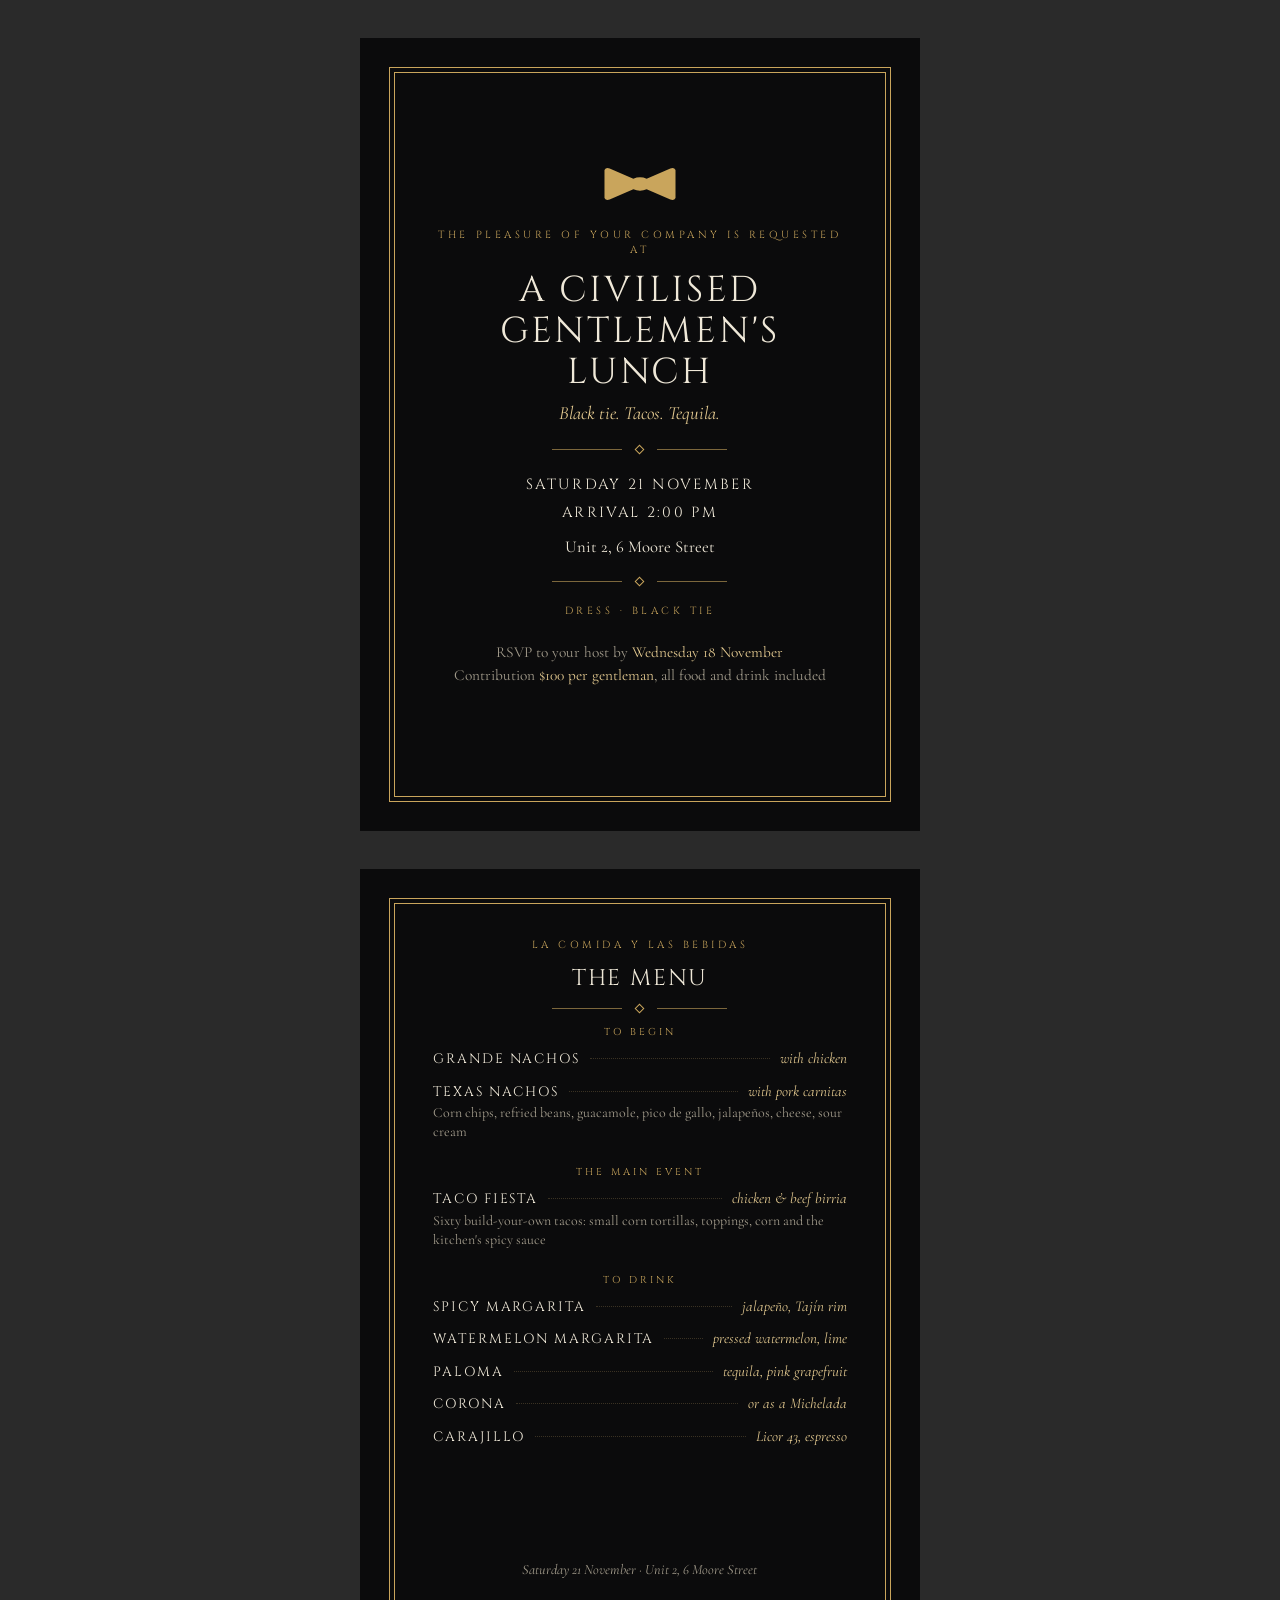
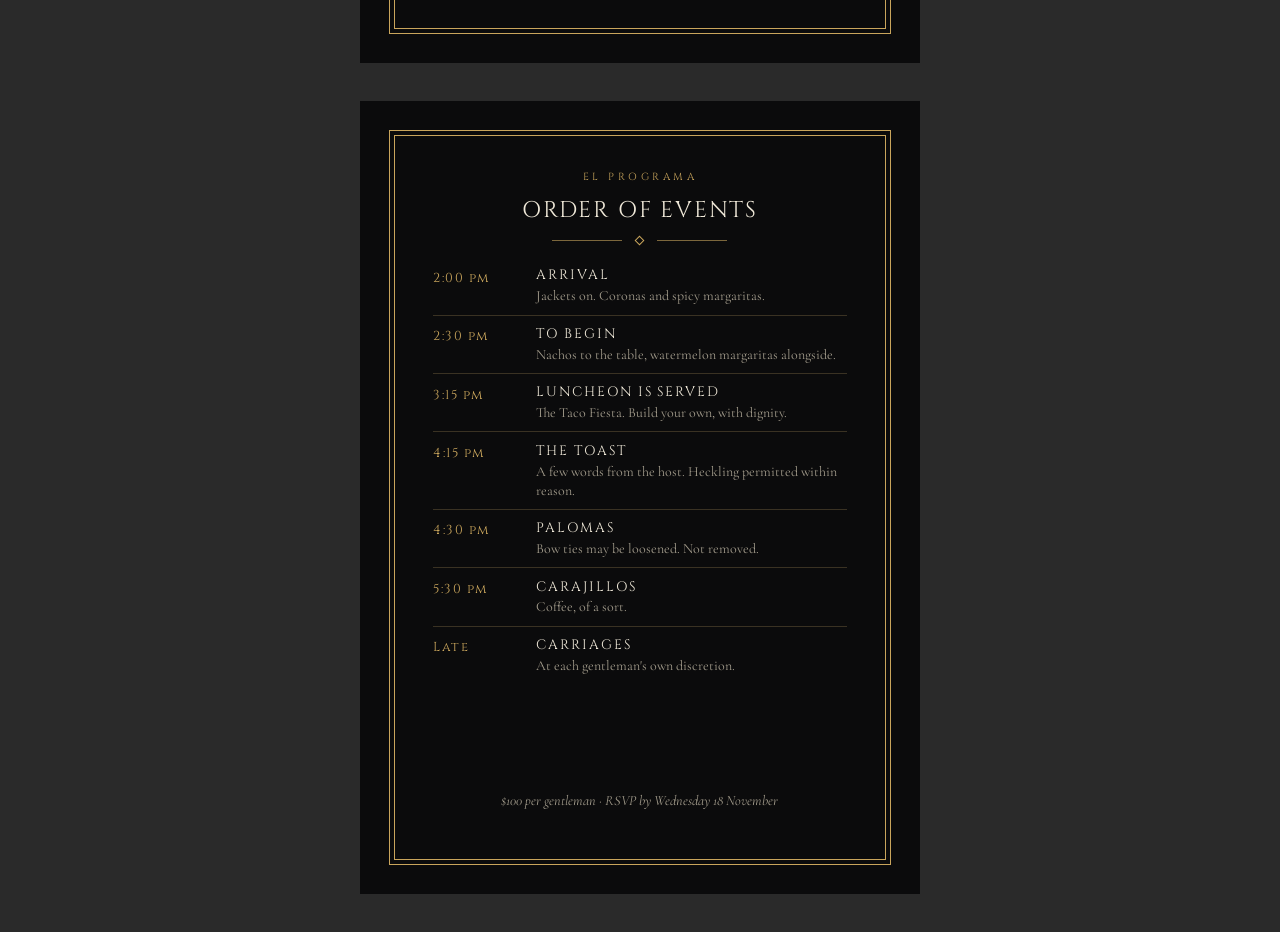
==== cards.html @ 7ac67580 "Add black tie gentlemen's lunch site and invitation PDFs Single-page site with menu, drinks, order o" ====
<!doctype html>
<html lang="en-AU">
<head>
<meta charset="utf-8">
<meta name="viewport" content="width=device-width, initial-scale=1">
<title>A Civilised Gentlemen's Lunch · Invitation Pack</title>
<link rel="stylesheet" href="styles.css">
</head>
<body class="cards">

<!-- 1. Invitation -->
<div class="card invite">
  <div class="frame">
    <svg class="bowtie" viewBox="0 0 100 46" aria-hidden="true"><path d="M2 4 Q4 0 9 2 L41 16 Q50 12 59 16 L91 2 Q96 0 98 4 L98 42 Q96 46 91 44 L59 30 Q50 34 41 30 L9 44 Q4 46 2 42 Z"/></svg>
    <p class="eyebrow" style="margin:7mm 0 0">The pleasure of your company is requested at</p>
    <h1>A Civilised<br>Gentlemen's<br>Lunch</h1>
    <p class="sub" style="margin:0">Black tie. Tacos. Tequila.</p>
    <div class="rule"><span></span></div>
    <p class="when" style="margin:0">Saturday 21 November<br>Arrival 2:00 pm</p>
    <p class="where" style="margin-bottom:0">Unit 2, 6 Moore Street</p>
    <div class="rule"><span></span></div>
    <p class="eyebrow" style="margin:0">Dress · Black tie</p>
    <p class="rsvp">RSVP to your host by <b>Wednesday 18 November</b><br>Contribution <b>$100 per gentleman</b>, all food and drink included</p>
  </div>
</div>

<!-- 2. Menu -->
<div class="card">
  <div class="frame">
    <span class="eyebrow">La Comida y Las Bebidas</span>
    <h2 style="margin-top:2mm">The Menu</h2>
    <div class="rule" style="margin:0.6em auto 0"><span></span></div>

    <h3>To Begin</h3>
    <div class="item">
      <div class="item-head"><span class="item-name">Grande Nachos</span><span class="dots"></span><span class="item-tag">with chicken</span></div>
    </div>
    <div class="item">
      <div class="item-head"><span class="item-name">Texas Nachos</span><span class="dots"></span><span class="item-tag">with pork carnitas</span></div>
      <p class="item-desc">Corn chips, refried beans, guacamole, pico de gallo, jalapeños, cheese, sour cream</p>
    </div>

    <h3>The Main Event</h3>
    <div class="item">
      <div class="item-head"><span class="item-name">Taco Fiesta</span><span class="dots"></span><span class="item-tag">chicken &amp; beef birria</span></div>
      <p class="item-desc">Sixty build-your-own tacos: small corn tortillas, toppings, corn and the kitchen's spicy sauce</p>
    </div>

    <h3>To Drink</h3>
    <div class="item">
      <div class="item-head"><span class="item-name">Spicy Margarita</span><span class="dots"></span><span class="item-tag">jalapeño, Tajín rim</span></div>
    </div>
    <div class="item">
      <div class="item-head"><span class="item-name">Watermelon Margarita</span><span class="dots"></span><span class="item-tag">pressed watermelon, lime</span></div>
    </div>
    <div class="item">
      <div class="item-head"><span class="item-name">Paloma</span><span class="dots"></span><span class="item-tag">tequila, pink grapefruit</span></div>
    </div>
    <div class="item">
      <div class="item-head"><span class="item-name">Corona</span><span class="dots"></span><span class="item-tag">or as a Michelada</span></div>
    </div>
    <div class="item">
      <div class="item-head"><span class="item-name">Carajillo</span><span class="dots"></span><span class="item-tag">Licor 43, espresso</span></div>
    </div>

    <p class="foot">Saturday 21 November · Unit 2, 6 Moore Street</p>
  </div>
</div>

<!-- 3. Order of events -->
<div class="card">
  <div class="frame">
    <span class="eyebrow">El Programa</span>
    <h2 style="margin-top:2mm">Order of Events</h2>
    <div class="rule" style="margin:0.6em auto 0.8em"><span></span></div>

    <ol class="timeline">
      <li><time>2:00 pm</time><div><strong>Arrival</strong><p>Jackets on. Coronas and spicy margaritas.</p></div></li>
      <li><time>2:30 pm</time><div><strong>To Begin</strong><p>Nachos to the table, watermelon margaritas alongside.</p></div></li>
      <li><time>3:15 pm</time><div><strong>Luncheon is Served</strong><p>The Taco Fiesta. Build your own, with dignity.</p></div></li>
      <li><time>4:15 pm</time><div><strong>The Toast</strong><p>A few words from the host. Heckling permitted within reason.</p></div></li>
      <li><time>4:30 pm</time><div><strong>Palomas</strong><p>Bow ties may be loosened. Not removed.</p></div></li>
      <li><time>5:30 pm</time><div><strong>Carajillos</strong><p>Coffee, of a sort.</p></div></li>
      <li><time>Late</time><div><strong>Carriages</strong><p>At each gentleman's own discretion.</p></div></li>
    </ol>

    <p class="foot">$100 per gentleman · RSVP by Wednesday 18 November</p>
  </div>
</div>

</body>
</html>
---- styles.css ----
@font-face { font-family: "Cinzel"; font-weight: 400; src: url("fonts/cinzel-latin-400-normal.woff2") format("woff2"); font-display: swap; }
@font-face { font-family: "Cinzel"; font-weight: 600; src: url("fonts/cinzel-latin-600-normal.woff2") format("woff2"); font-display: swap; }
@font-face { font-family: "Cormorant Garamond"; font-weight: 400; src: url("fonts/cormorant-garamond-latin-400-normal.woff2") format("woff2"); font-display: swap; }
@font-face { font-family: "Cormorant Garamond"; font-weight: 600; src: url("fonts/cormorant-garamond-latin-600-normal.woff2") format("woff2"); font-display: swap; }
@font-face { font-family: "Cormorant Garamond"; font-weight: 400; font-style: italic; src: url("fonts/cormorant-garamond-latin-400-italic.woff2") format("woff2"); font-display: swap; }
@font-face { font-family: "Cormorant Garamond"; font-weight: 500; font-style: italic; src: url("fonts/cormorant-garamond-latin-500-italic.woff2") format("woff2"); font-display: swap; }

:root {
  --ink: #0b0b0c;
  --panel: #131314;
  --line: #3a3223;
  --gold: #c9a55c;
  --gold-soft: #e2c88f;
  --cream: #efe8d8;
  --muted: #a39c8c;
  --display: "Cinzel", "Times New Roman", serif;
  --body: "Cormorant Garamond", Georgia, serif;
}

* { box-sizing: border-box; }
html { scroll-behavior: smooth; }
body {
  margin: 0;
  background: var(--ink);
  color: var(--cream);
  font-family: var(--body);
  font-size: 20px;
  line-height: 1.5;
  -webkit-font-smoothing: antialiased;
}
a { color: var(--gold-soft); }

/* ---------- shared pieces ---------- */
.eyebrow {
  font-family: var(--display);
  font-size: 0.62em;
  letter-spacing: 0.34em;
  text-transform: uppercase;
  color: var(--gold);
}
h1, h2, h3 { font-family: var(--display); font-weight: 400; margin: 0; letter-spacing: 0.08em; }
h2 { font-size: 1.7rem; text-transform: uppercase; color: var(--cream); }
h3 { font-size: 0.8rem; letter-spacing: 0.3em; text-transform: uppercase; color: var(--gold); margin: 2em 0 0.9em; }
em { font-style: italic; font-weight: 500; }

.rule { display: flex; align-items: center; justify-content: center; gap: 14px; margin: 1.1em auto; color: var(--gold); }
.rule::before, .rule::after { content: ""; height: 1px; width: 70px; background: var(--gold); opacity: 0.6; }
.rule span { width: 7px; height: 7px; transform: rotate(45deg); border: 1px solid var(--gold); }

.bowtie { width: 74px; height: auto; fill: var(--gold); display: block; margin: 0 auto; }

.item { margin: 0 0 1.05em; }
.item-head { display: flex; align-items: baseline; gap: 10px; }
.item-name { font-family: var(--display); font-size: 0.82em; letter-spacing: 0.14em; text-transform: uppercase; color: var(--cream); }
.item-head .dots { flex: 1; border-bottom: 1px dotted var(--line); transform: translateY(-4px); }
.item-tag { font-style: italic; color: var(--gold-soft); font-size: 0.9em; white-space: nowrap; }
.item-desc { color: var(--muted); font-size: 0.92em; line-height: 1.35; margin: 0.15em 0 0; }

.timeline { list-style: none; padding: 0; margin: 0; }
.timeline li { display: grid; grid-template-columns: 5.2em 1fr; gap: 0 1em; padding: 0.7em 0; border-bottom: 1px solid var(--line); }
.timeline li:last-child { border-bottom: 0; }
.timeline time { font-family: var(--display); font-size: 0.78em; letter-spacing: 0.12em; color: var(--gold); padding-top: 0.25em; }
.timeline strong { font-family: var(--display); font-weight: 400; font-size: 0.82em; letter-spacing: 0.14em; text-transform: uppercase; display: block; }
.timeline p { margin: 0.1em 0 0; color: var(--muted); font-size: 0.92em; line-height: 1.35; }

/* ---------- website ---------- */
.site nav {
  position: sticky; top: 0; z-index: 5;
  display: flex; justify-content: center; gap: 1.6em; flex-wrap: wrap;
  padding: 14px 16px;
  background: rgba(11, 11, 12, 0.92);
  border-bottom: 1px solid var(--line);
  backdrop-filter: blur(6px);
}
.site nav a { font-family: var(--display); font-size: 0.6rem; letter-spacing: 0.28em; text-transform: uppercase; text-decoration: none; color: var(--muted); }
.site nav a:hover { color: var(--gold-soft); }

.hero { text-align: center; padding: 84px 16px 72px; }
.hero h1 { font-size: clamp(2.3rem, 9vw, 4.6rem); line-height: 1.1; margin: 0.35em 0 0.2em; text-transform: uppercase; }
.hero .sub { font-style: italic; font-size: 1.35rem; color: var(--gold-soft); }
.facts { display: grid; grid-template-columns: repeat(auto-fit, minmax(150px, 1fr)); gap: 1px; max-width: 760px; margin: 44px auto 0; background: var(--line); border: 1px solid var(--line); }
.facts div { background: var(--ink); padding: 20px 12px; }
.facts b { display: block; font-weight: 400; font-size: 1.15rem; margin-top: 4px; }

section { max-width: 760px; margin: 0 auto; padding: 64px 16px; border-top: 1px solid var(--line); }
section > header { text-align: center; margin-bottom: 34px; }
section > header p { color: var(--muted); font-style: italic; margin: 0.5em 0 0; }
.cols { display: grid; grid-template-columns: 1fr; gap: 0 48px; }
@media (min-width: 700px) { .cols { grid-template-columns: 1fr 1fr; } }

table.costs { width: 100%; border-collapse: collapse; font-size: 0.95em; }
table.costs td { padding: 0.5em 0; border-bottom: 1px solid var(--line); vertical-align: top; }
table.costs td:last-child { text-align: right; white-space: nowrap; padding-left: 1em; font-variant-numeric: tabular-nums; }
table.costs small { display: block; color: var(--muted); font-size: 0.85em; }
table.costs tr.sub td { font-family: var(--display); font-size: 0.75em; letter-spacing: 0.14em; text-transform: uppercase; color: var(--gold); }
table.costs tr.total td { font-family: var(--display); letter-spacing: 0.12em; text-transform: uppercase; font-size: 0.85em; border-bottom: 0; padding-top: 1em; }

.price { text-align: center; border: 1px solid var(--gold); padding: 30px 16px; margin: 0 0 34px; background: var(--panel); }
.price .amount { font-family: var(--display); font-size: 3.2rem; color: var(--gold-soft); line-height: 1.1; }
.price p { margin: 0.3em 0 0; color: var(--muted); }

.downloads { display: grid; grid-template-columns: repeat(auto-fit, minmax(210px, 1fr)); gap: 14px; }
.downloads a {
  display: block; text-decoration: none; text-align: center;
  border: 1px solid var(--gold); padding: 22px 12px; color: var(--cream); background: var(--panel);
  transition: background 0.2s, color 0.2s;
}
.downloads a:hover { background: var(--gold); color: var(--ink); }
.downloads a:hover small { color: var(--ink); }
.downloads strong { font-family: var(--display); font-weight: 400; font-size: 0.78rem; letter-spacing: 0.2em; text-transform: uppercase; display: block; }
.downloads small { color: var(--muted); font-style: italic; }
.downloads a.primary { grid-column: 1 / -1; background: var(--gold); color: var(--ink); }
.downloads a.primary small { color: var(--ink); }

footer { text-align: center; padding: 48px 16px 64px; border-top: 1px solid var(--line); color: var(--muted); font-style: italic; }

/* ---------- printable cards (A5) ---------- */
@page { size: A5; margin: 0; }
body.cards { background: #2a2a2a; font-size: 12.5pt; }
.card {
  width: 148mm; height: 210mm;
  margin: 10mm auto;
  background: var(--ink);
  padding: 9mm;
  position: relative;
  overflow: hidden;
  page-break-after: always; break-after: page;
}
.card .frame {
  height: 100%;
  border: 0.4mm solid var(--gold);
  outline: 0.15mm solid var(--gold);
  outline-offset: 1.2mm;
  padding: 9mm 10mm;
  display: flex; flex-direction: column;
  text-align: center;
}
.card h2 { font-size: 17pt; }
.card h3 { font-size: 7.5pt; margin: 1.3em 0 0.7em; }
.card .item, .card .timeline { text-align: left; }
.card .item { margin-bottom: 0.6em; }
.card .item-desc, .card .timeline p { font-size: 0.84em; }
.card .timeline li { padding: 0.5em 0; }
.card .foot { margin-top: auto; color: var(--muted); font-style: italic; font-size: 0.85em; }

.invite .frame { justify-content: center; }
.invite h1 { font-size: 27pt; line-height: 1.15; text-transform: uppercase; margin: 0.3em 0 0.15em; }
.invite .sub { font-style: italic; font-size: 14pt; color: var(--gold-soft); }
.invite .lead { font-style: italic; color: var(--muted); margin: 0 0 0.4em; }
.invite .when { font-family: var(--display); letter-spacing: 0.16em; text-transform: uppercase; font-size: 11pt; line-height: 1.9; }
.invite .where { margin-top: 0.5em; }
.invite .rsvp { margin-top: 1.4em; font-size: 0.92em; color: var(--muted); }
.invite .rsvp b { color: var(--gold-soft); font-weight: 400; }

@media print {
  body.cards { background: none; }
  .card { margin: 0; }
  * { -webkit-print-color-adjust: exact; print-color-adjust: exact; }
}
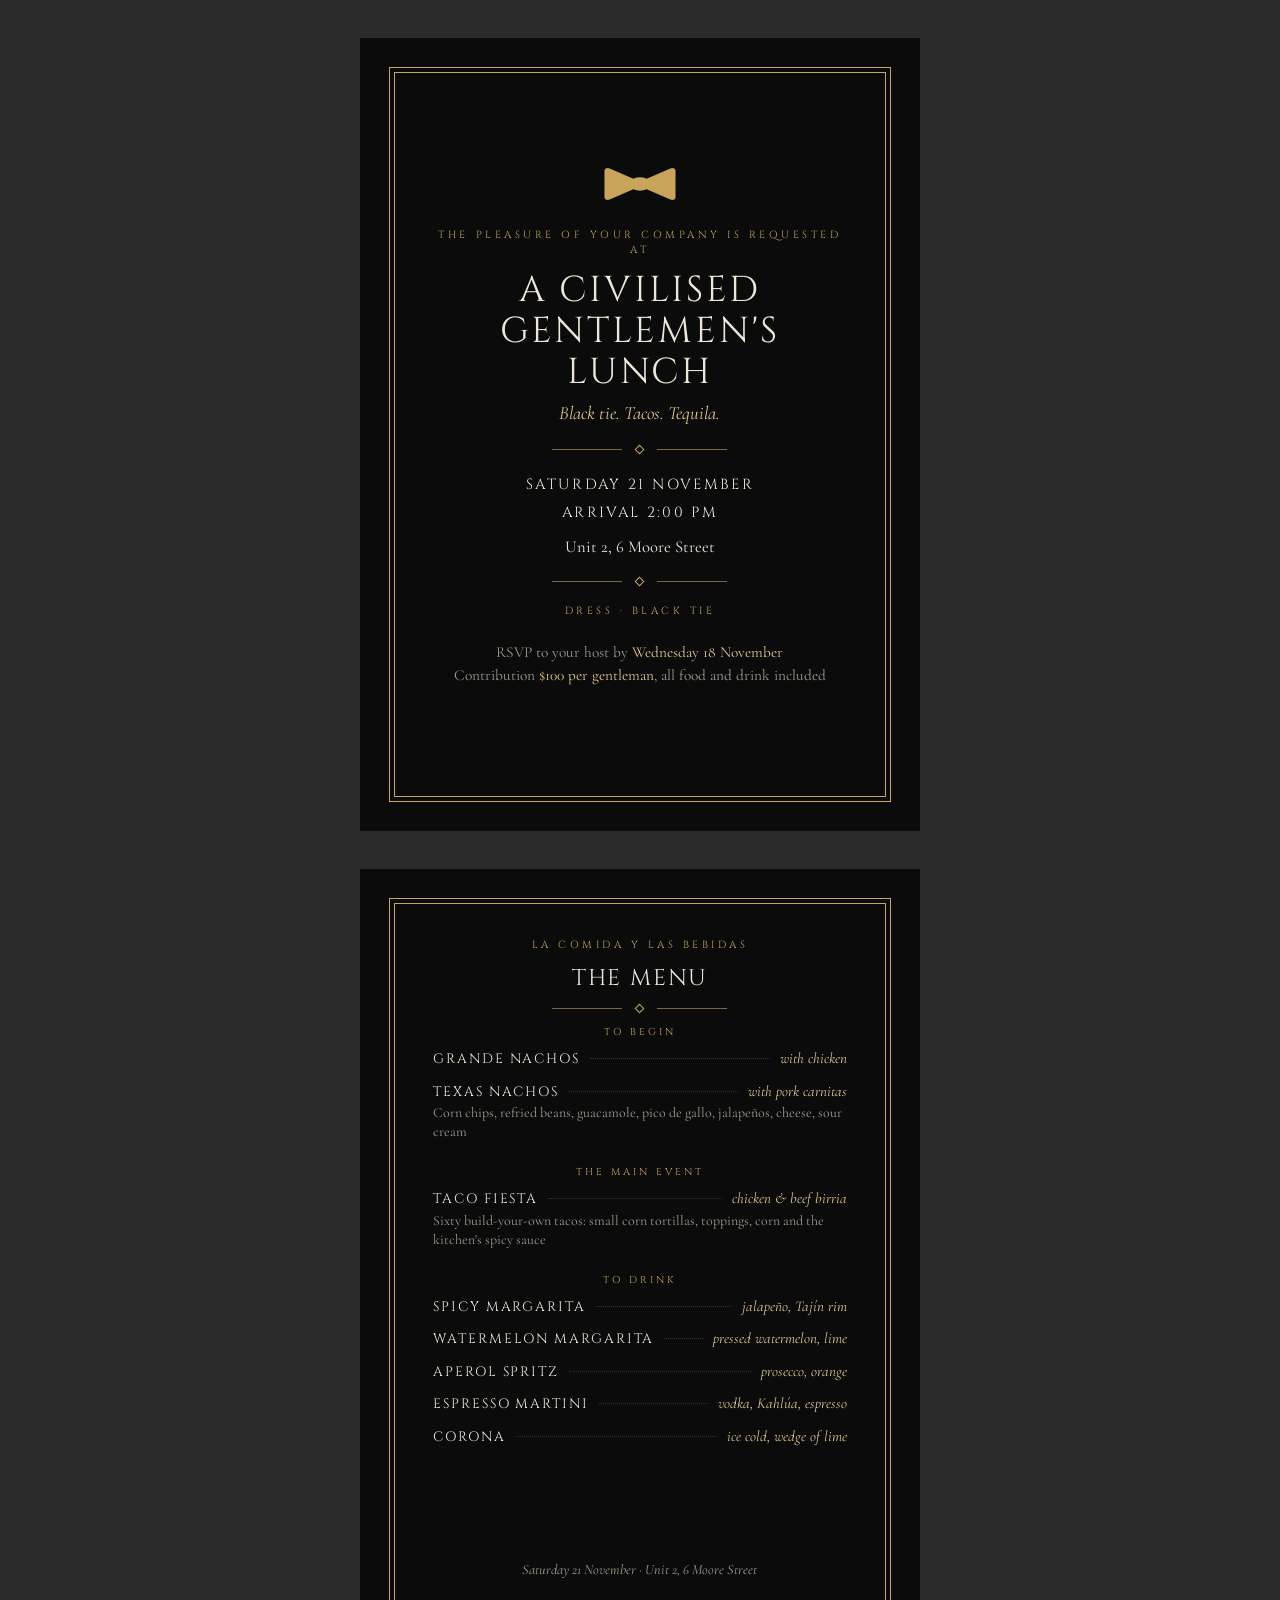
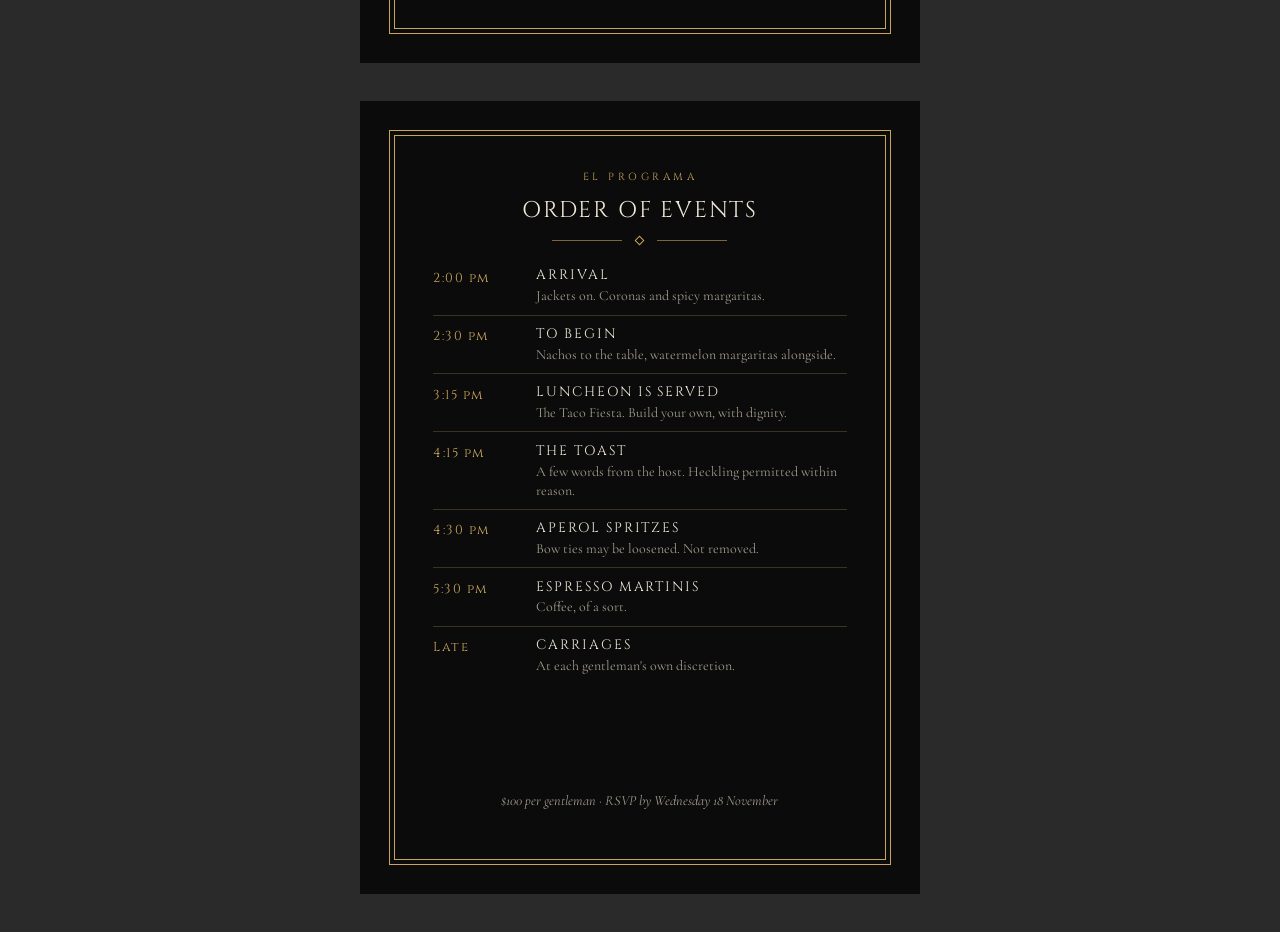
==== commit 5b351bc6: "Update drinks to margaritas, Aperol spritz, espresso martini and Corona Replace the Paloma, Michelad" ====
--- a/cards.html
+++ b/cards.html
@@ -54,13 +54,13 @@
       <div class="item-head"><span class="item-name">Watermelon Margarita</span><span class="dots"></span><span class="item-tag">pressed watermelon, lime</span></div>
     </div>
     <div class="item">
-      <div class="item-head"><span class="item-name">Paloma</span><span class="dots"></span><span class="item-tag">tequila, pink grapefruit</span></div>
+      <div class="item-head"><span class="item-name">Aperol Spritz</span><span class="dots"></span><span class="item-tag">prosecco, orange</span></div>
     </div>
     <div class="item">
-      <div class="item-head"><span class="item-name">Corona</span><span class="dots"></span><span class="item-tag">or as a Michelada</span></div>
+      <div class="item-head"><span class="item-name">Espresso Martini</span><span class="dots"></span><span class="item-tag">vodka, Kahlúa, espresso</span></div>
     </div>
     <div class="item">
-      <div class="item-head"><span class="item-name">Carajillo</span><span class="dots"></span><span class="item-tag">Licor 43, espresso</span></div>
+      <div class="item-head"><span class="item-name">Corona</span><span class="dots"></span><span class="item-tag">ice cold, wedge of lime</span></div>
     </div>
 
     <p class="foot">Saturday 21 November · Unit 2, 6 Moore Street</p>
@@ -79,8 +79,8 @@
       <li><time>2:30 pm</time><div><strong>To Begin</strong><p>Nachos to the table, watermelon margaritas alongside.</p></div></li>
       <li><time>3:15 pm</time><div><strong>Luncheon is Served</strong><p>The Taco Fiesta. Build your own, with dignity.</p></div></li>
       <li><time>4:15 pm</time><div><strong>The Toast</strong><p>A few words from the host. Heckling permitted within reason.</p></div></li>
-      <li><time>4:30 pm</time><div><strong>Palomas</strong><p>Bow ties may be loosened. Not removed.</p></div></li>
-      <li><time>5:30 pm</time><div><strong>Carajillos</strong><p>Coffee, of a sort.</p></div></li>
+      <li><time>4:30 pm</time><div><strong>Aperol Spritzes</strong><p>Bow ties may be loosened. Not removed.</p></div></li>
+      <li><time>5:30 pm</time><div><strong>Espresso Martinis</strong><p>Coffee, of a sort.</p></div></li>
       <li><time>Late</time><div><strong>Carriages</strong><p>At each gentleman's own discretion.</p></div></li>
     </ol>
 
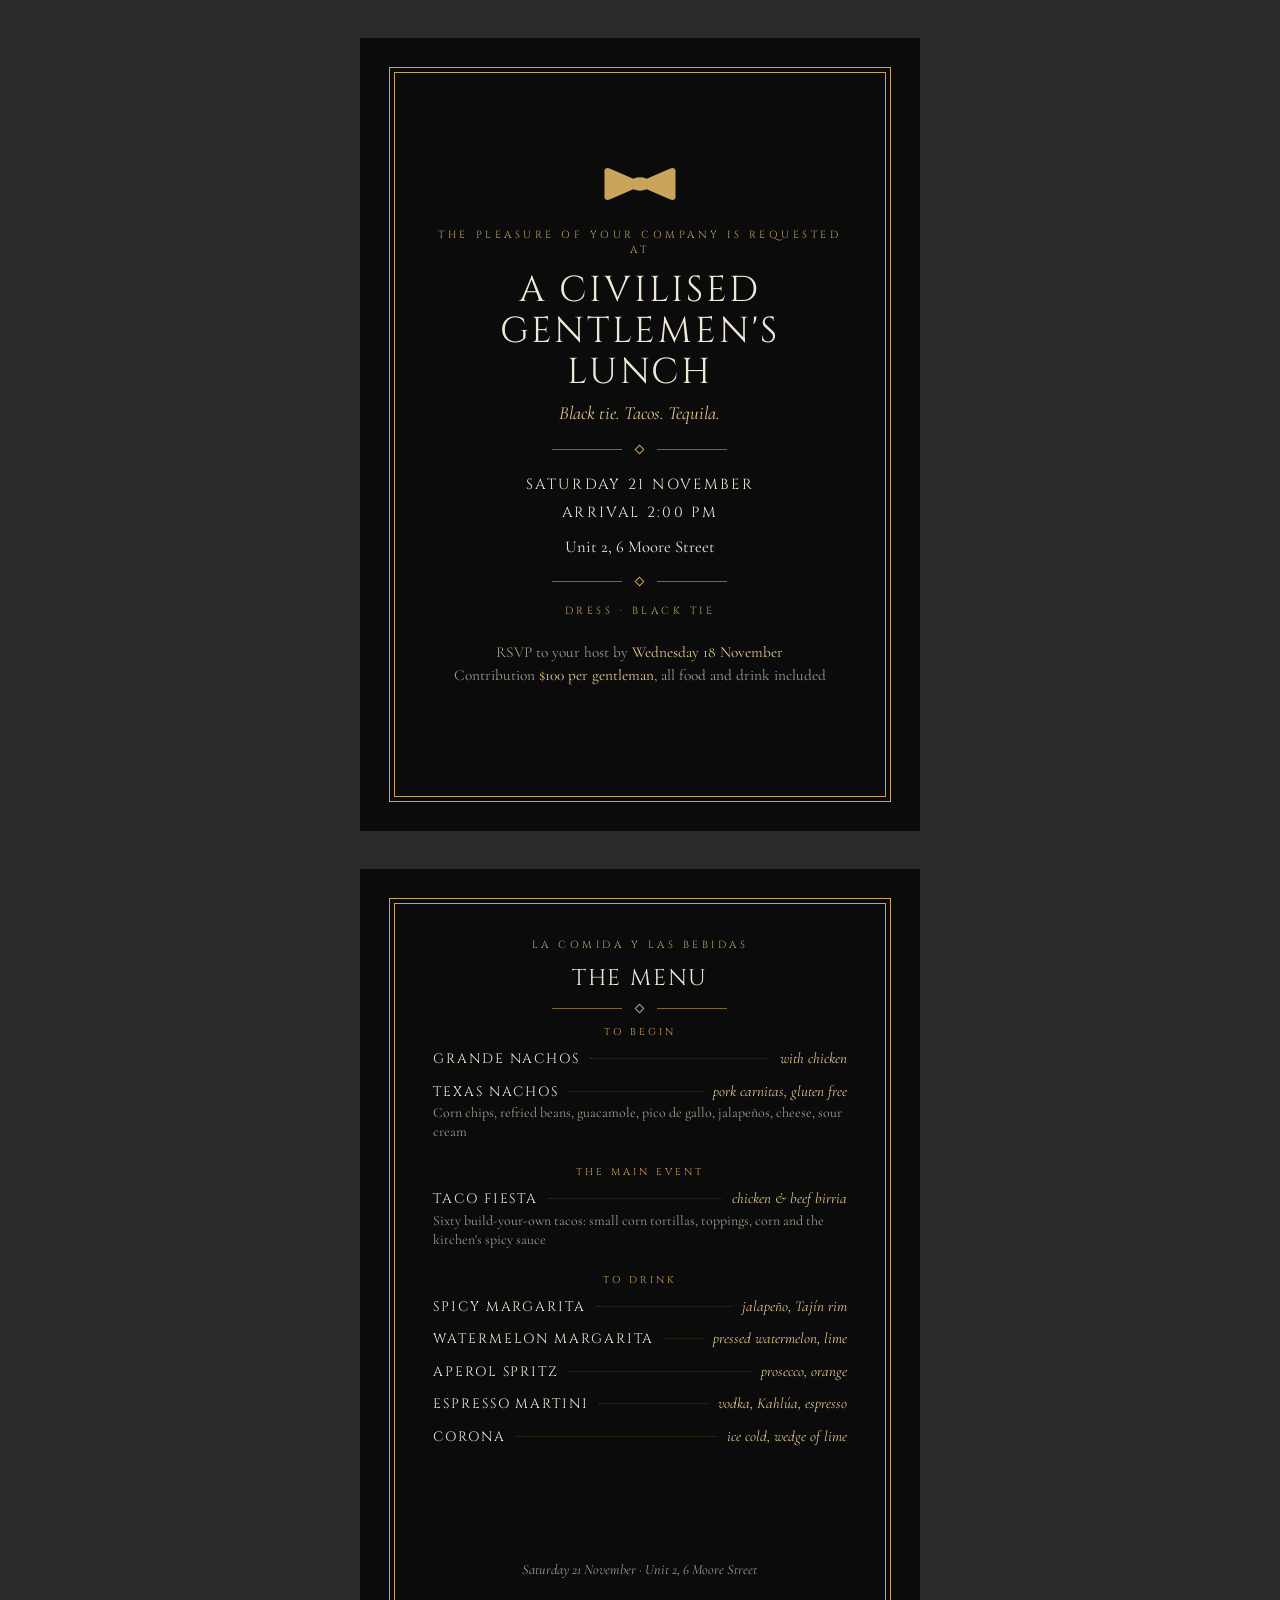
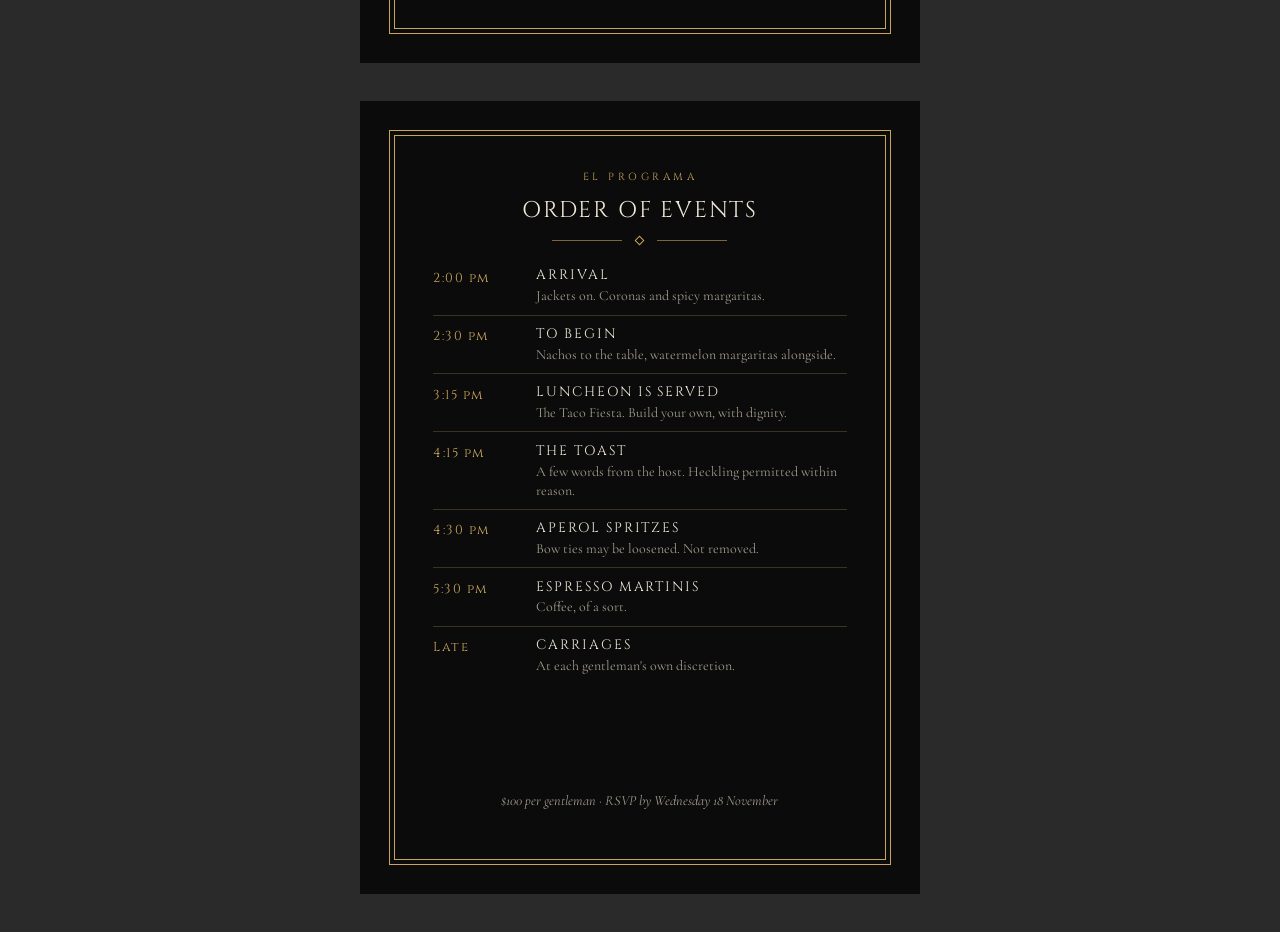
==== commit 69810343: "Cut nachos to one of each and mark the Texas nachos gluten free Co-Authored-By: Claude Fable 5.2 <no" ====
--- a/cards.html
+++ b/cards.html
@@ -36,7 +36,7 @@
       <div class="item-head"><span class="item-name">Grande Nachos</span><span class="dots"></span><span class="item-tag">with chicken</span></div>
     </div>
     <div class="item">
-      <div class="item-head"><span class="item-name">Texas Nachos</span><span class="dots"></span><span class="item-tag">with pork carnitas</span></div>
+      <div class="item-head"><span class="item-name">Texas Nachos</span><span class="dots"></span><span class="item-tag">pork carnitas, gluten free</span></div>
       <p class="item-desc">Corn chips, refried beans, guacamole, pico de gallo, jalapeños, cheese, sour cream</p>
     </div>
 
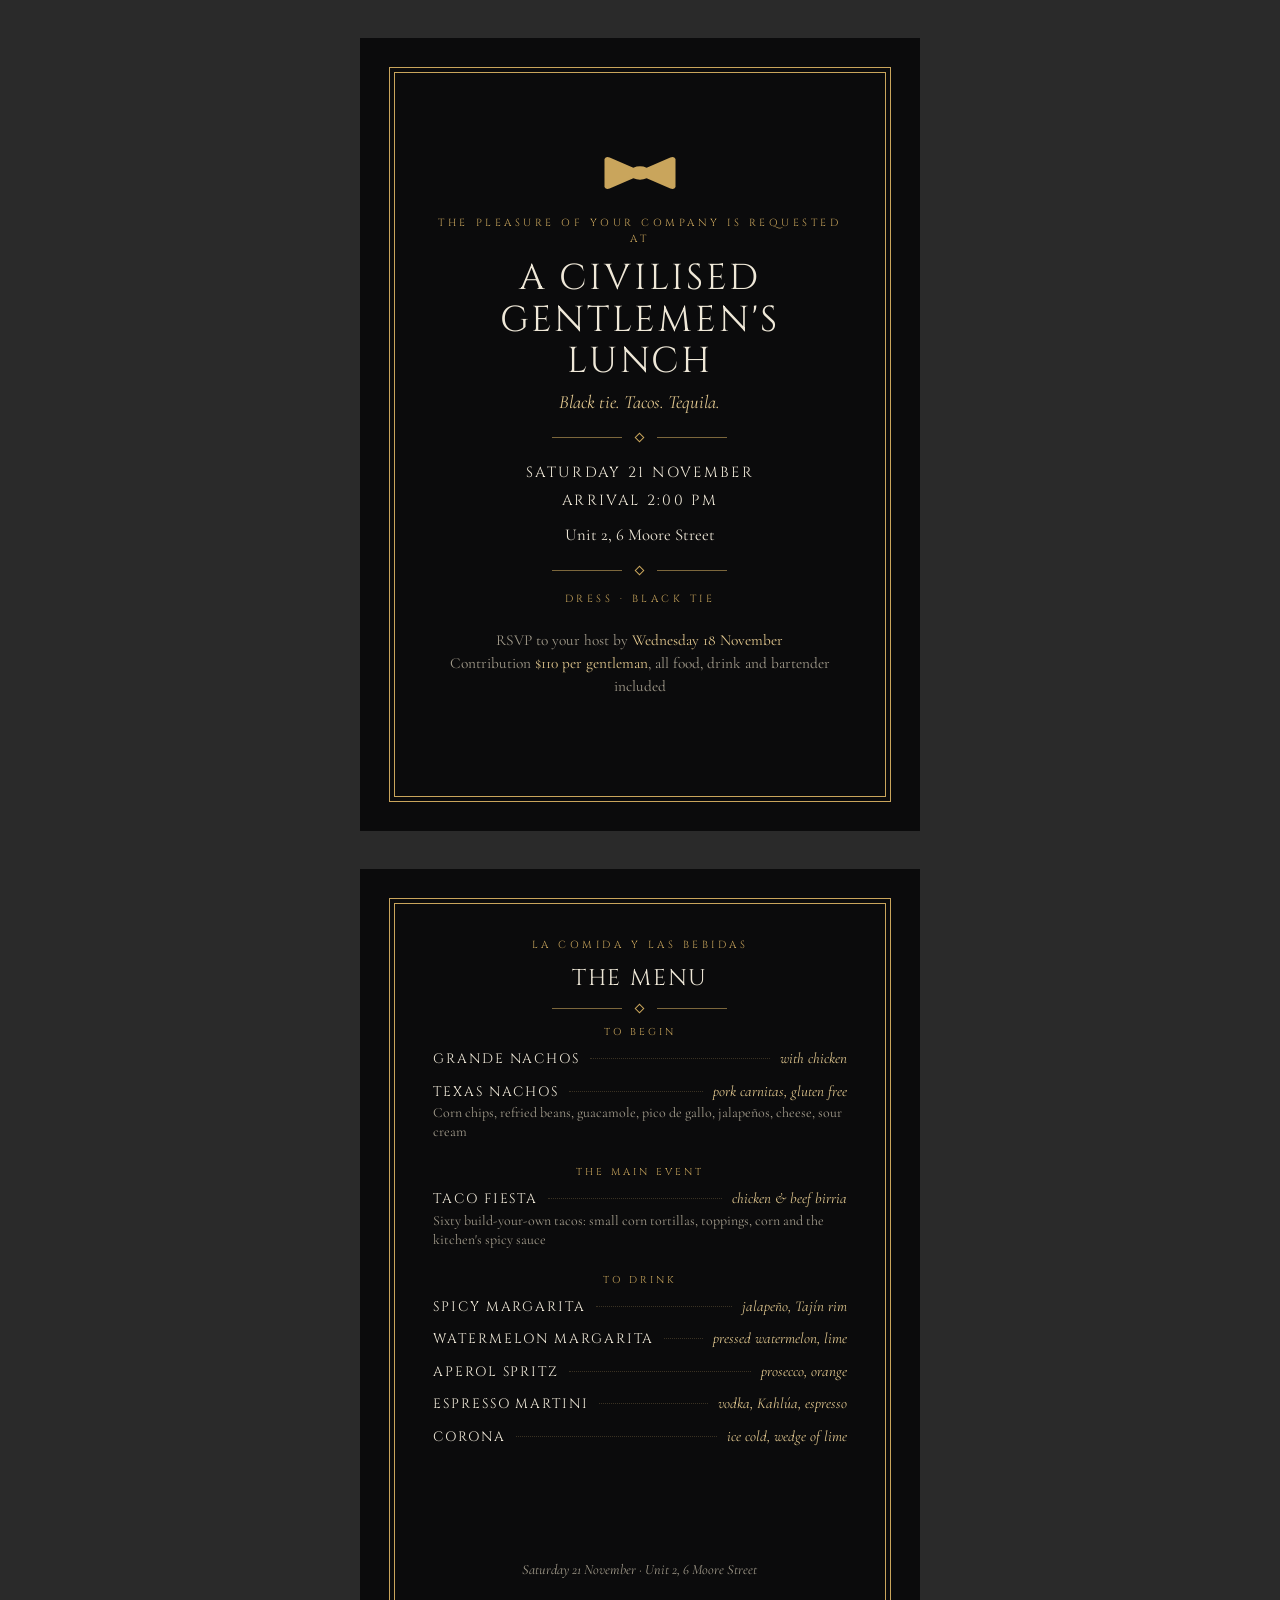
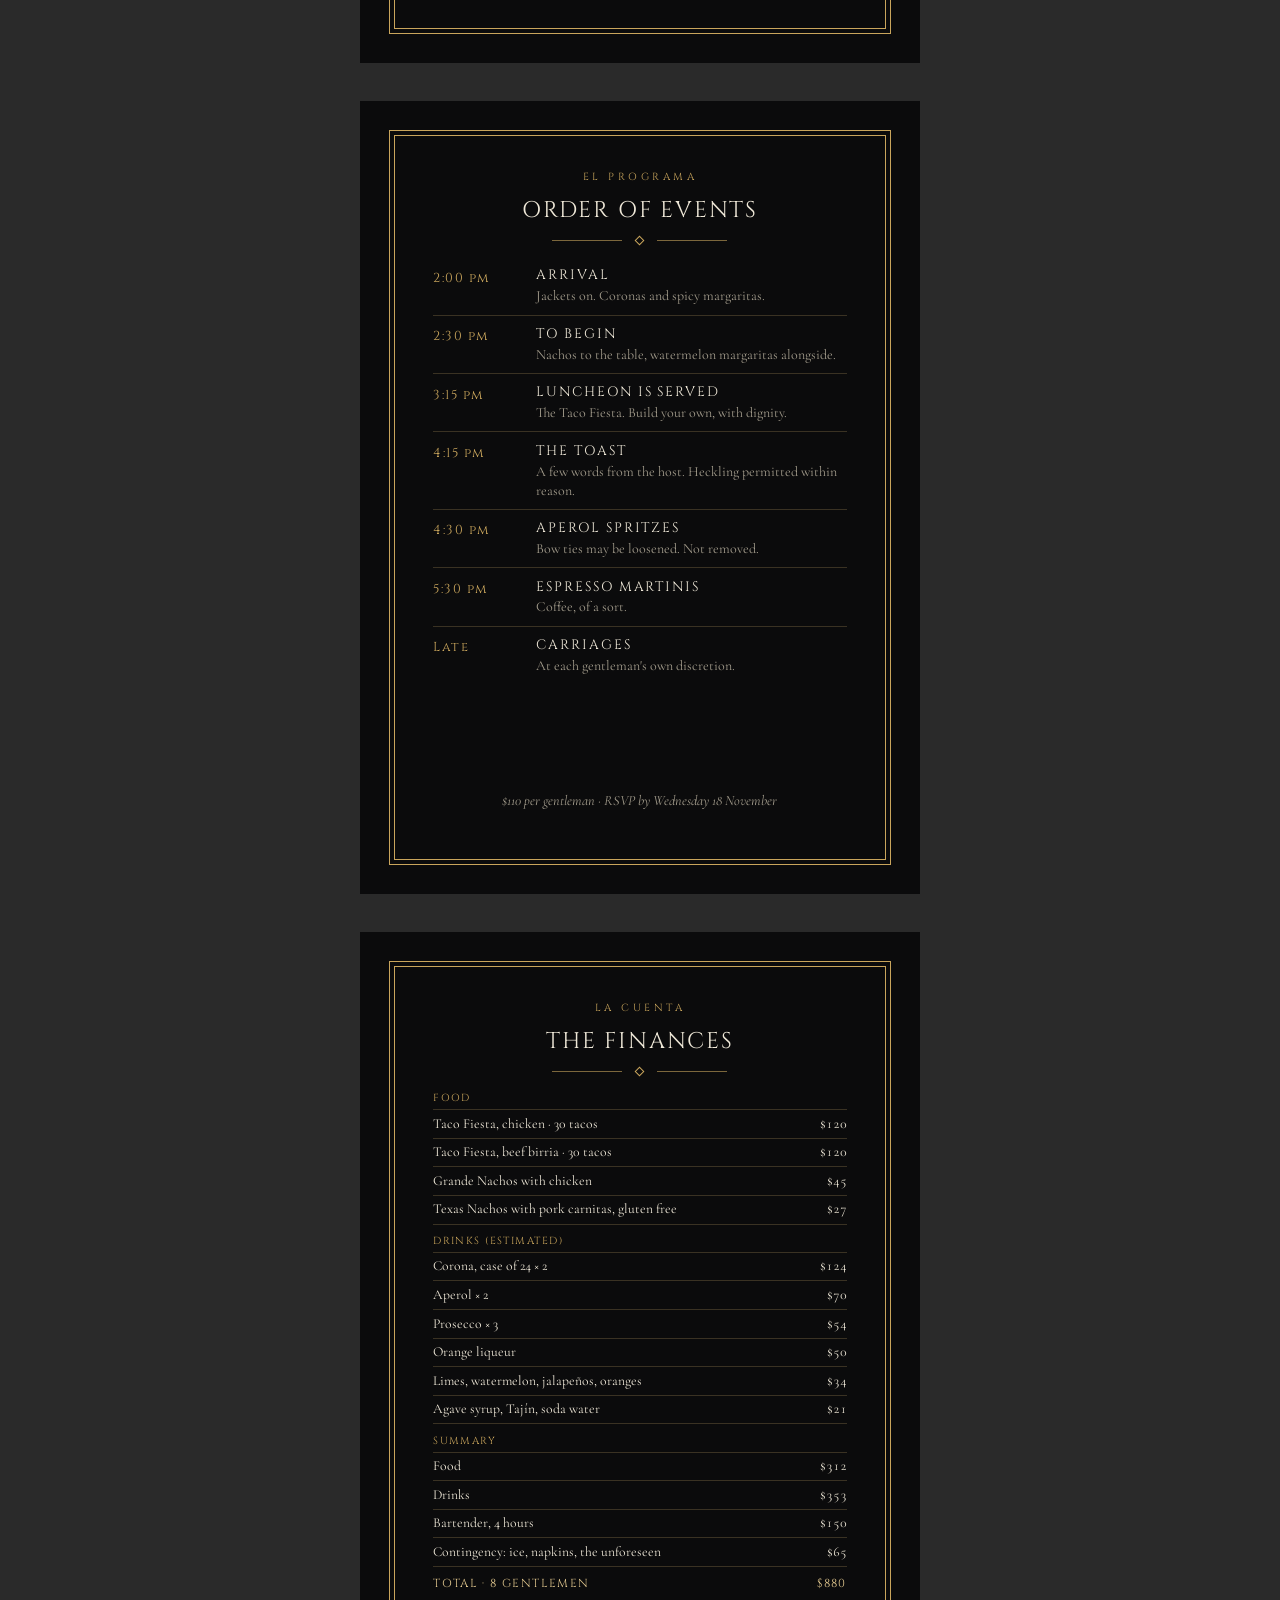
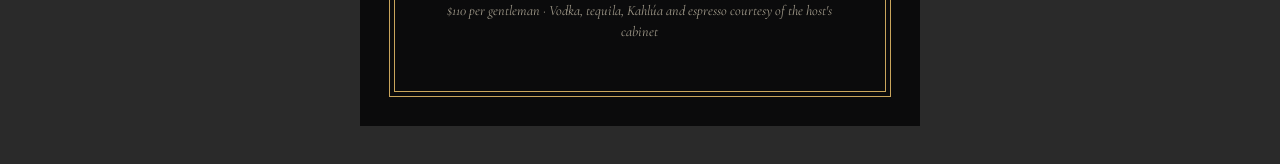
==== commit e3e2963c: "Add bartender and a Finances PDF, raise contribution to $110 The bartender takes the bill past 8 x $" ====
--- a/cards.html
+++ b/cards.html
@@ -20,7 +20,7 @@
     <p class="where" style="margin-bottom:0">Unit 2, 6 Moore Street</p>
     <div class="rule"><span></span></div>
     <p class="eyebrow" style="margin:0">Dress · Black tie</p>
-    <p class="rsvp">RSVP to your host by <b>Wednesday 18 November</b><br>Contribution <b>$100 per gentleman</b>, all food and drink included</p>
+    <p class="rsvp">RSVP to your host by <b>Wednesday 18 November</b><br>Contribution <b>$110 per gentleman</b>, all food, drink and bartender included</p>
   </div>
 </div>
 
@@ -84,7 +84,39 @@
       <li><time>Late</time><div><strong>Carriages</strong><p>At each gentleman's own discretion.</p></div></li>
     </ol>
 
-    <p class="foot">$100 per gentleman · RSVP by Wednesday 18 November</p>
+    <p class="foot">$110 per gentleman · RSVP by Wednesday 18 November</p>
+  </div>
+</div>
+
+<!-- 4. Finances (separate PDF, not part of the full pack) -->
+<div class="card">
+  <div class="frame">
+    <span class="eyebrow">La Cuenta</span>
+    <h2 style="margin-top:2mm">The Finances</h2>
+    <div class="rule" style="margin:0.6em auto 0.4em"><span></span></div>
+
+    <table class="costs">
+      <tr class="sub"><td>Food</td><td></td></tr>
+      <tr><td>Taco Fiesta, chicken · 30 tacos</td><td>$120</td></tr>
+      <tr><td>Taco Fiesta, beef birria · 30 tacos</td><td>$120</td></tr>
+      <tr><td>Grande Nachos with chicken</td><td>$45</td></tr>
+      <tr><td>Texas Nachos with pork carnitas, gluten free</td><td>$27</td></tr>
+      <tr class="sub"><td>Drinks (estimated)</td><td></td></tr>
+      <tr><td>Corona, case of 24 × 2</td><td>$124</td></tr>
+      <tr><td>Aperol × 2</td><td>$70</td></tr>
+      <tr><td>Prosecco × 3</td><td>$54</td></tr>
+      <tr><td>Orange liqueur</td><td>$50</td></tr>
+      <tr><td>Limes, watermelon, jalapeños, oranges</td><td>$34</td></tr>
+      <tr><td>Agave syrup, Tajín, soda water</td><td>$21</td></tr>
+      <tr class="sub"><td>Summary</td><td></td></tr>
+      <tr><td>Food</td><td>$312</td></tr>
+      <tr><td>Drinks</td><td>$353</td></tr>
+      <tr><td>Bartender, 4 hours</td><td>$150</td></tr>
+      <tr><td>Contingency: ice, napkins, the unforeseen</td><td>$65</td></tr>
+      <tr class="total"><td>Total · 8 gentlemen</td><td>$880</td></tr>
+    </table>
+
+    <p class="foot">$110 per gentleman · Vodka, tequila, Kahlúa and espresso courtesy of the host's cabinet</p>
   </div>
 </div>
 
--- a/styles.css
+++ b/styles.css
@@ -141,6 +141,10 @@
 .card .item { margin-bottom: 0.6em; }
 .card .item-desc, .card .timeline p { font-size: 0.84em; }
 .card .timeline li { padding: 0.5em 0; }
+.card table.costs { text-align: left; font-size: 0.82em; }
+.card table.costs td { padding: 0.26em 0; }
+.card table.costs tr.sub td { padding-top: 0.9em; }
+.card table.costs tr.total td { padding-top: 0.7em; color: var(--gold-soft); }
 .card .foot { margin-top: auto; color: var(--muted); font-style: italic; font-size: 0.85em; }
 
 .invite .frame { justify-content: center; }
